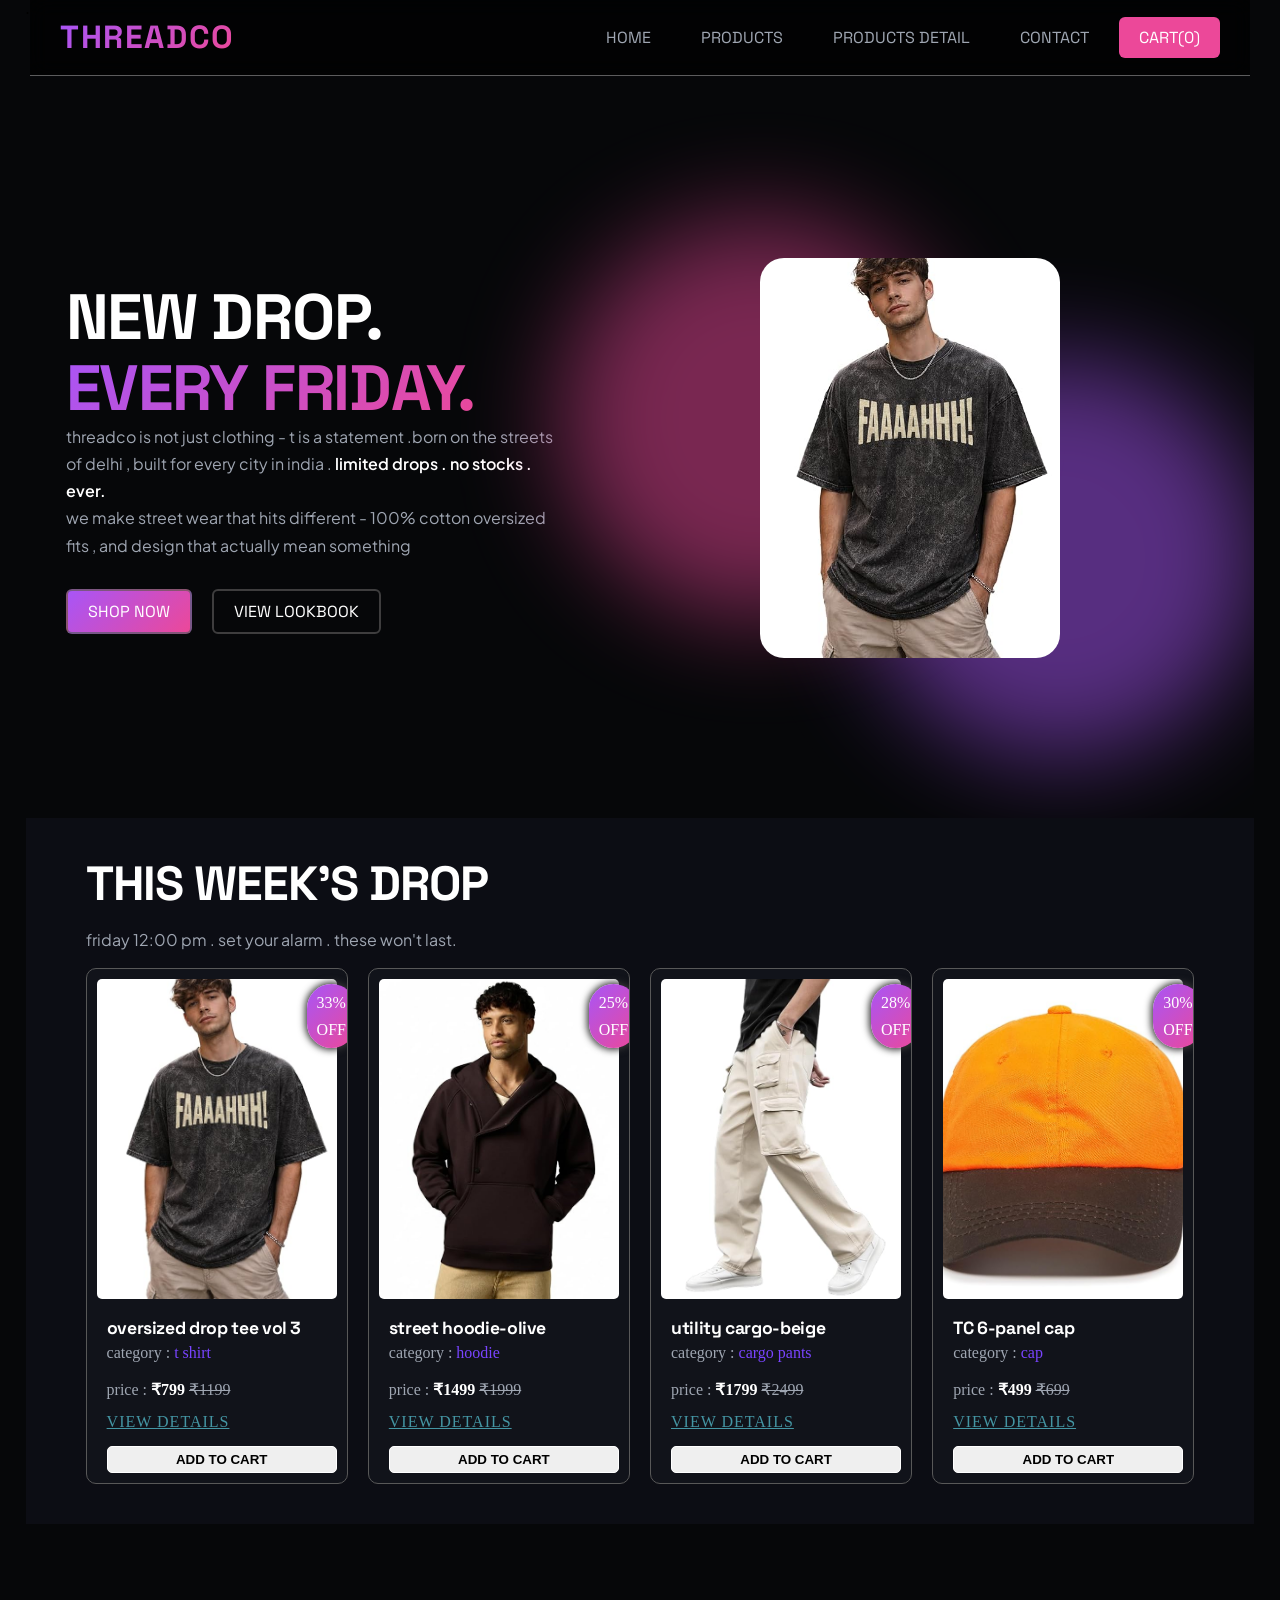
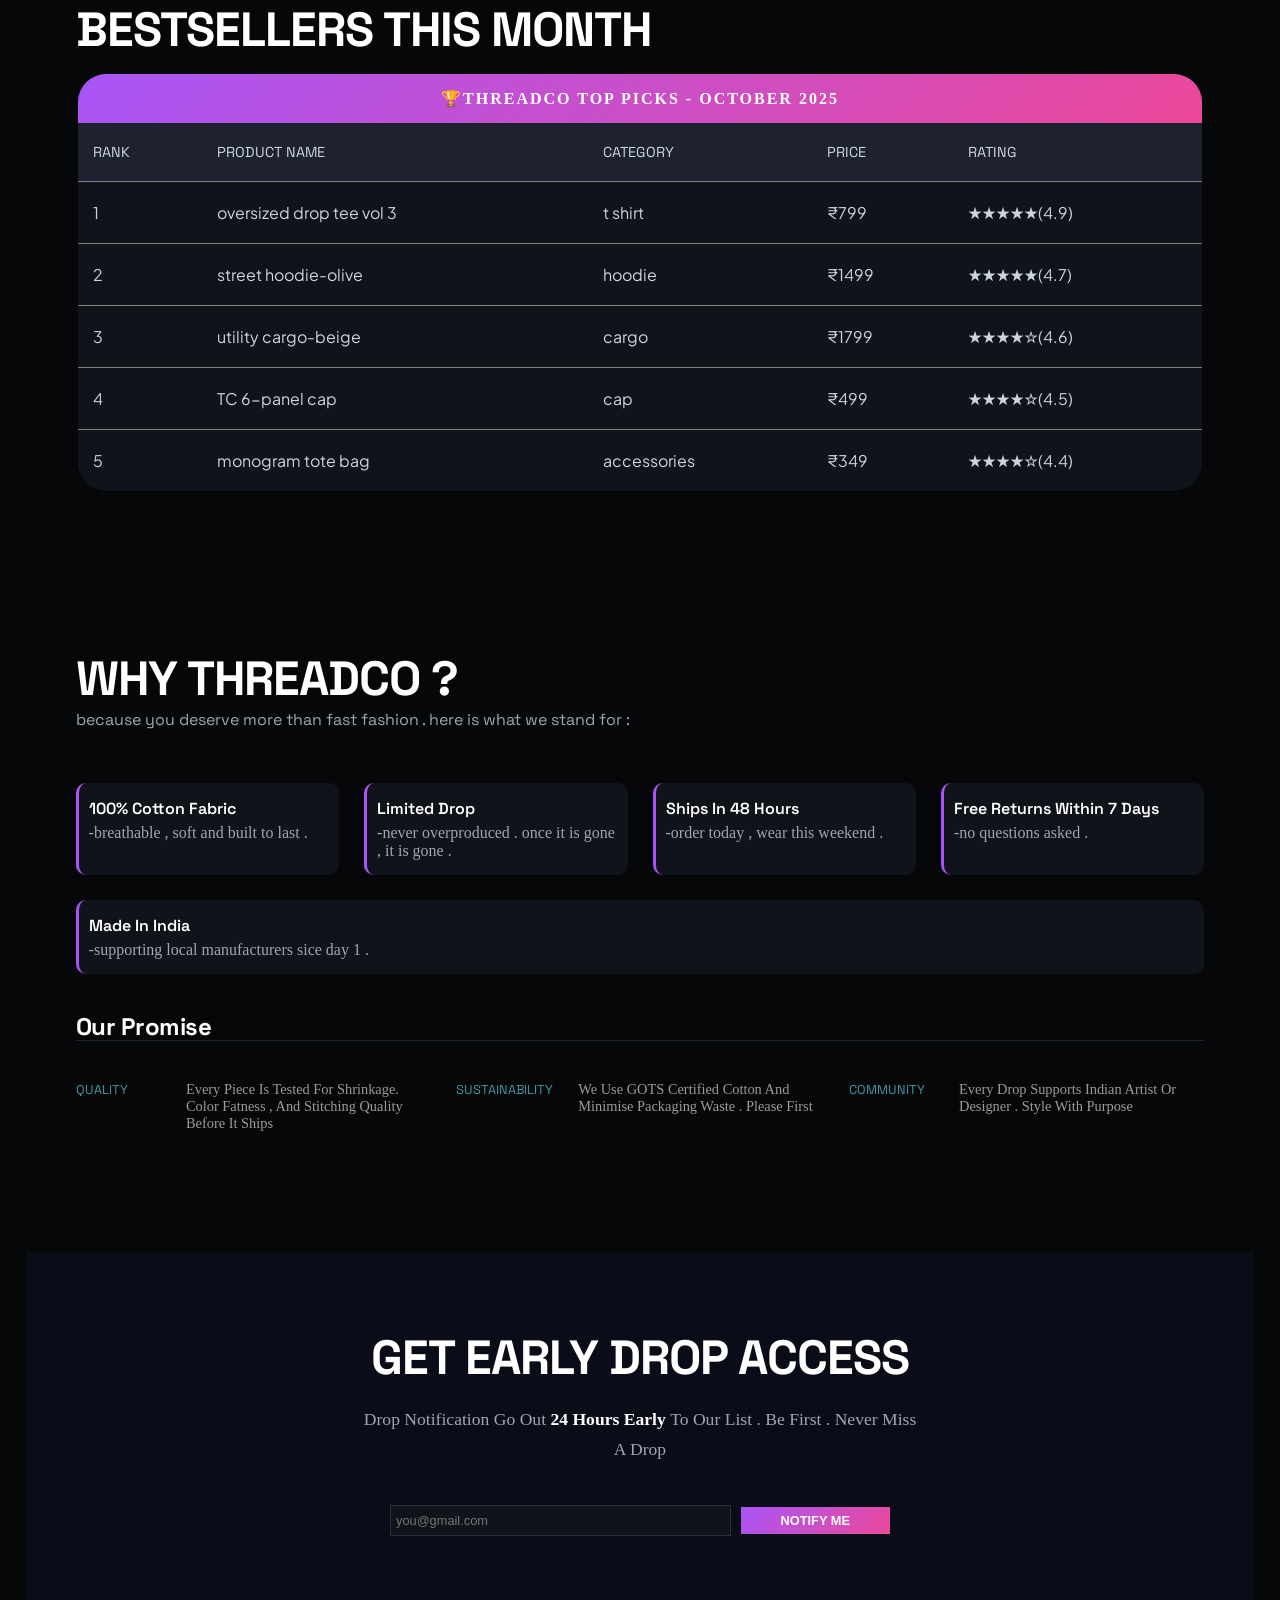
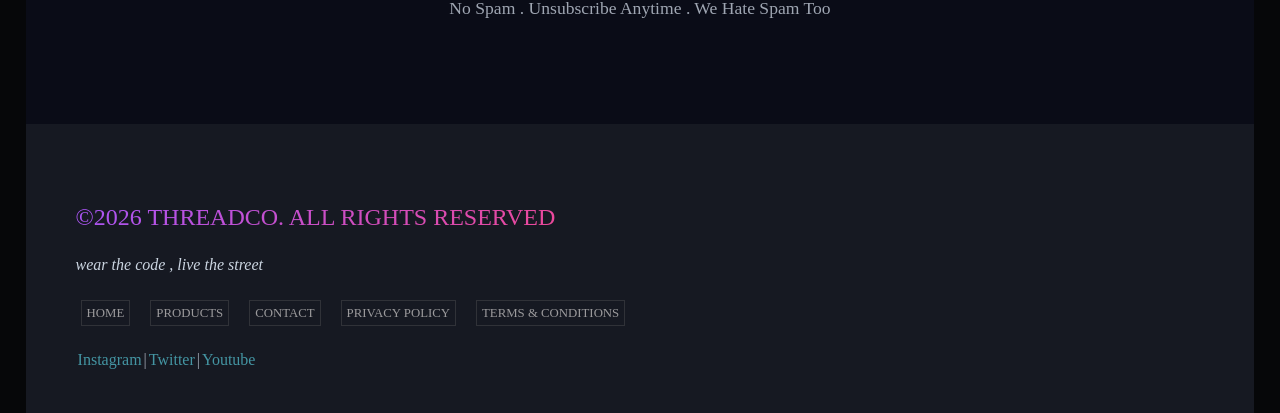
==== index.html @ 4967e10d "v1 threadco" ====
<!DOCTYPE html>
<html lang="en">

<head>
    <meta charset="UTF-8">
    <meta name="viewport" content="width=device-width, initial-scale=1.0">
    <title>threadco- wear the code , live the street </title>

    <link rel="stylesheet" href="indexstyle.css">
</head>

<body>
    <header>
        <h1>ThreadCo</h1>
        <!-- <em>wear the code , live the street</em> -->
        <nav>
            <ul>
                <li><a href="index.html" target="_parent">home</a></li>
                <li><a href="products.html" target="_blank">products</a></li>
                <li><a href="productsdetail.html" target="_blank">products detail</a></li>
                <li><a href="contact.html" target="_blank">contact</a></li>
                <li><a class="cartbackground" href="cart.html" target="_blank">cart(0)</a></li>
            </ul>
        </nav>
    </header>.

    <main>
        <section class="herosection">
            <div class="lefthero">
                <h2>new drop. <br> <span>every friday.</span></h2>
                <p>threadco is not just clothing - t is a statement .born on the streets of delhi , built for every city
                    in
                    india . <strong>limited drops . no stocks . ever. </strong> </p>
                <p> we make street wear that hits different
                    - 100% cotton oversized fits , and design that actually mean something </p>
                <div class="CTA">
                    <a class="CTA1C" href="">shop now</a>
                    <a href="">view lookbook </a>
                </div>
            </div>
            <div class="righthero">
                <div class="glow orb1"></div>
                <div class="glow orb2"></div>
                <img src="images/product 1.jpg" alt="">
            </div>
        </section>

        <section class="weekdrop">
            <h2>this week's drop</h2>
            <p>friday 12:00 pm . set your alarm . these won't last.</p>
            <div class="cards">
                <article>
                    <figure>
                        <img src="images/product 1.jpg" alt="">
                    </figure>
                    <h3>oversized drop tee vol 3 </h3>
                    <p>category : <span>t shirt</span></p>
                    <p>price : <strong> &#8377;799 </strong><s> &#8377;1199 </s></p>
                    <p><mark>33% OFF</mark></p>
                    <a href="">view details</a><button>add to cart </button>
                </article>

                <article>
                    <figure>
                        <img src="images/product 2.jpg" alt="">
                    </figure>
                    <h3>street hoodie-olive</h3>
                    <p>category : <span>hoodie</span></p>
                    <p>price : <strong> &#8377;1499 </strong><s> &#8377;1999 </s></p>
                    <p><mark>25% OFF</mark></p>
                    <a href="">view details</a><button>add to cart </button>
                </article>

                <article>
                    <figure>
                        <img src="images/product 3.jpg" alt="">
                    </figure>
                    <h3>utility cargo-beige </h3>
                    <p>category : <span>cargo pants</span></p>
                    <p>price : <strong> &#8377;1799 </strong><s> &#8377;2499 </s></p>
                    <p><mark>28% OFF</mark></p>
                    <a href="">view details</a><button>add to cart </button>
                </article>

                <article>
                    <figure>
                        <img src="images/product 4.jpg" alt="">
                    </figure>
                    <h3>TC 6-panel cap</h3>
                    <p>category : <span>cap</span></p>
                    <p>price : <strong> &#8377;499 </strong><s> &#8377;699 </s></p>
                    <p><mark>30% OFF</mark></p>
                    <a href="">view details</a><button>add to cart </button>
                </article>
            </div>
        </section>

        <section class="Hbestsellers">
            <h2>bestsellers this month </h2>
            <div class="tablescroll">
                <table>
                    <tr>
                        <th colspan="5" class="mainheading">&#127942;threadco top picks - october 2025</th>
                    </tr>
                    <tr class="th">
                        <th>rank</th>
                        <th>product name</th>
                        <th>category </th>
                        <th>price</th>
                        <th>rating</th>
                    </tr>
                    <tr>
                        <td>1</td>
                        <td>oversized drop tee vol 3 </td>
                        <td>t shirt </td>
                        <td>&#8377;799</td>
                        <td>&#9733;&#9733;&#9733;&#9733;&#9733;(4.9)</td>
                    </tr>
                    <tr>
                        <td>2</td>
                        <td>street hoodie-olive </td>
                        <td>hoodie </td>
                        <td>&#8377;1499</td>
                        <td>&#9733;&#9733;&#9733;&#9733;&#9733;(4.7)</td>
                    </tr>
                    <tr>
                        <td>3</td>
                        <td>utility cargo-beige </td>
                        <td>cargo</td>
                        <td>&#8377;1799</td>
                        <td>&#9733;&#9733;&#9733;&#9733;&#9734;(4.6)</td>

                    </tr>
                    <tr>
                        <td>4</td>
                        <td>TC 6-panel cap</td>
                        <td>cap</td>
                        <td>&#8377;499</td>
                        <td>&#9733;&#9733;&#9733;&#9733;&#9734;(4.5)</td>
                    </tr>
                    <tr>
                        <td>5</td>
                        <td>monogram tote bag </td>
                        <td>accessories</td>
                        <td>&#8377;349 </td>
                        <td>&#9733;&#9733;&#9733;&#9733;&#9734;(4.4)</td>
                    </tr>
                </table>
            </div>
        </section>

        <section class="why">
            <h2>why threadco ?</h2>
            <p> because you deserve more than fast fashion . here is what we stand for :</p>
            <ul>
                <li><strong>100% cotton fabric</strong>-breathable , soft and built to last .</li>
                <li><strong>limited drop</strong>-never overproduced . once it is gone , it is gone . </li>
                <li><strong>ships in 48 hours</strong> -order today , wear this weekend .</li>
                <li><strong> free returns within 7 days</strong> -no questions asked .</li>
                <li><strong>made in india</strong> -supporting local manufacturers sice day 1 .</li>
            </ul>

            <h3>our promise</h3>
            <dl>
                <dt>quality </dt>
                <dd> every piece is tested for shrinkage. color fatness , and stitching quality before it ships </dd>
                <dt>sustainability</dt>
                <dd>we use GOTS certified cotton and minimise packaging waste . please first </dd>
                <dt>community </dt>
                <dd> every drop supports indian artist or designer . style with purpose </dd>
            </dl>
        </section>

        <section class="getearly">
            <h2>get early drop access </h2>
            <p>drop notification go out <strong>24 hours early </strong> to our list . be first . never miss <br> a drop
            </p>
            <form action="">
                <input type="email" name="email" placeholder="you@gmail.com">
                <button>notify me </button>
            </form>
            <br>
            <p>no spam . unsubscribe anytime . we hate spam too</p>
        </section>
    </main>

    <footer>
        <span>&copy;2026 threadco. all rights reserved</span>
        <p><em> wear the code , live the street</em></p>
        <nav>
            <ul>
                <li><a href="index.html" target="_parent">home</a></li>
                <li><a href="products.html" target="_blank">products</a></li>
                <li><a href="contact.html" target="_blank">contact</a></li>
                <li><a href="" target="_blank">privacy policy</a></li>
                <li><a href="" target="_blank">terms & conditions </a></li>
            </ul>
        </nav>
        <p><a href="">instagram</a>|<a href="">twitter</a>|<a href="">youtube</a></p>
    </footer>

</body>

</html>
---- indexstyle.css ----
@import url('https://fonts.googleapis.com/css2?family=Plus+Jakarta+Sans:ital,wght@0,200..800;1,200..800&family=Space+Grotesk:wght@300..700&display=swap');



* {
    padding: 0px;
    margin: 0px;
    box-sizing: border-box;
}

:root {
    /* Brand Theme Colors */
    --color-primary: #a855f7;
    --color-primary-glow: rgba(168, 85, 247, 0.25);
    --color-secondary: #ec4899;
    --color-secondary-glow: rgba(236, 72, 153, 0.25);
    --color-accent: #06b6d4;


    /* Base & Layout Backgrounds */
    --color-bg-base: #060709;
    --color-bg-section: #0c0d14;
    --color-bg-footer: #161922;
    --color-surface: #11131a;
    --color-surface-muted: #1e212f;


    /* Borders */
    --color-border: rgba(255, 255, 255, 0.355);


    /* Typography Text Colors */
    --white: #ffffff;
    --color-text-body: #cbd5e1;
    --color-text-muted: #9fa6b2;
    --font-display: 'Space Grotesk', sans-serif;
    --font-body: 'Plus Jakarta Sans', sans-serif;
    --radius-sm: 6px;
    --radius-md: 12px;
    --radius-lg: 20px;
    --shadow-sm: 0 4px 12px rgba(0, 0, 0, 0.5);
    --shadow-md: 0 12px 36px rgba(0, 0, 0, 0.7);
    --shadow-lg: 0 24px 64px rgba(0, 0, 0, 0.9);
    --gradient-accent: linear-gradient(135deg, var(--color-primary) 0%, var(--color-secondary) 100%);
    --gradient-secondary: linear-gradient(135deg, var(--color-accent) 0%, #3b82f6 100%);
}


ul {
    list-style: none;
}

a {
    text-decoration: none;
}

html {
    font-size: 16px;
}

h1,
h2,
h3,
h4,
h5,
h6 {
    font-family: var(--font-display);
    font-weight: 700;
    line-height: 1.1;
    letter-spacing: -0.02em;
    color: var(--white);
}


h1 {
    font-size: clamp(2.4rem, 6vw, 5rem);
}

h2 {
    font-size: clamp(1.8rem, 4vw, 3rem);
}

h3 {
    font-size: clamp(1.2rem, 2.5vw, 1.75rem);
}

h4 {
    font-size: 1.125rem;
    font-weight: 600;
}

p {
    font-size: 1rem;
    line-height: 1.7;
    color: var(--color-text-muted);
}


small {
    font-size: 0.8rem;
    color: var(--color-text-muted);
}

strong {
    color: var(--white);
    font-weight: 600;
}

em {
    color: var(--color-text-body);
}


/* HOME PAGE HOME PAGE HOME PAGE HOME PAGE HOME PAGE HOME PAGE HOME PAGE HOME PAGE HOME PAGE HOME PAGE HOME PAGE HOME PAGE HOME PAGE HOME PAGE HOME PAGE  */

body {
    background-color: var(--color-bg-base);
    padding-left: clamp(5px, 2vw, 40px);
    padding-right: clamp(5px, 2vw, 40px);
    overflow-x: hidden;
}


/* HEADER HEADER HEADER HEADER HEADER HEADER HEADER HEADER HEADER HEADER HEADER  */


header {
    display: flex;
    position: fixed;
    border-bottom: 1px solid var(--color-border);
    background-color: rgba(0, 0, 0, 0.659);
    backdrop-filter: blur(10px);
    -webkit-backdrop-filter: blur(10px);
    left: 30px;
    right: 30px;
    justify-content: space-between;
    align-items: center;
    padding: 20px 30px;
    text-transform: uppercase;
    z-index: 2;
}

header nav ul {
    display: flex;
    flex-wrap: wrap;
    gap: 10px;
    justify-content: center;
}

header h1 {
    font-size: 2rem;
    letter-spacing: 0.1rem;
    background: var(--gradient-accent);
    background-clip: text;
    color: transparent;
}

header nav a {
    font-family: var(--font-display);
    color: var(--color-text-muted);
    border-radius: var(--radius-sm);
    padding: 10px 20px;
    font-weight: 600px;
    text-wrap: nowrap;
}

header nav a:hover {
    background-color: #9b9a9c;
    color: var(--white);

}

.cartbackground {
    background: var(--color-secondary);
    color: var(--white);
    border-radius: var(--radius-sm);
}

.cartbackground:hover {
    border: 1px solid var(--white);
    background: var(--color-primary);
    color: var(--white);
    box-shadow: 2px 0px 10px 10px var(--color-primary-glow);
}

/* MAIN MAIN MAIN MAIN MAIN MAIN MAIN MAIN MAIN MAIN MAIN MAIN MAIN MAIN MAIN MAIN */


main {
    padding-top: 80px;
}


/* SECTION-1 (HEROSECTION)🧑‍💻*/

.herosection {
    font-size: larger;
    min-height: 80vh;
    display: flex;
    justify-content: space-between;
    align-items: center;
    padding: 30px 40px;
    gap: 40px;
    overflow: hidden;
}

.lefthero {
    max-width: 500px;
    text-wrap: wrap;

}

.lefthero h2 {
    font-size: clamp(3rem, 5vw, 5rem);
    text-transform: uppercase;
}

.lefthero h2 span {
    background: var(--gradient-accent);
    background-clip: text;
    color: transparent;
}

.herosection p {
    font-size: clamp(1rem, 1.2vw, 3rem);
    font-family: var(--font-body);
}

.CTA {
    display: flex;
    gap: 20px;
}

.CTA a {
    padding: 10px 20px;
    margin-top: 30px;
    font-size: clamp(1rem, 1.2vw, 3rem);
    border: 2px solid rgba(90, 89, 89, 0.668);
    border-radius: var(--radius-sm);
    color: var(--white);
    text-transform: uppercase;
    font-family: var(--font-display);
    transition: all 0.3s linear 0s;
}

.CTA a:hover {
    border: 1px solid var(--white);
    border-radius: var(--radius-sm);
    box-shadow: 2px 0px 5px 5px var(--color-secondary-glow);
    transform: translateY(-5px);
}

.CTA1C {
    background: var(--gradient-accent);
}

.CTA1C:hover {
    background: var(--gradient-accent);
}


.righthero {
    flex: 1;
    display: flex;
    justify-content: center;
    align-items: center;
    height: 500px;
    position: relative;

}

.righthero img {

    height: 400px;
    width: 300px;
    object-fit: cover;
    border-radius: 24px;
    z-index: 1;
    animation: rightheroimg 3s linear 0s infinite alternate;
}

@keyframes rightheroimg {

    from {}

    to {
        transform: translateY(-20px);
    }
}

.glow {
    height: 400px;
    width: 400px;
    border-radius: 50%;
    position: absolute;
    filter: blur(50px);
    opacity: 50%;

}

.orb1 {
    background-color: #a855f7;
    margin-left: 300px;
    top: 150px;
    animation: orb1 3s linear 0s infinite alternate;
}

@keyframes orb1 {
    from {
        opacity: 0.3;
    }

    to {
        opacity: 0.9;
    }
}

.orb2 {
    background-color: #ec4899;
    margin-right: 300px;
    top: 10px;
    animation: orb2 3s linear 0s infinite alternate;
}

@keyframes orb2 {
    from {
        opacity: 0.3;
    }

    to {
        opacity: 0.9;
    }
}




/* SECTION-2 ( THE WEEK DROP ) 🧑‍💻 */




.weekdrop {
    background-color: #0c0d14;
    padding: 40PX 60PX;
}

.weekdrop h2 {
    text-transform: uppercase;
}

.weekdrop>p {
    padding: 15px 0px;
    font-family: var(--font-body);
}

.cards {
    display: flex;
    gap: 20px;
    flex-wrap: wrap;
    justify-content: center;
    align-items: center;
}

.cards article {
    flex: 1 1 260px;
    min-width: 260px;
    display: flex;
    max-width: 320px;
    flex-direction: column;
    padding: 10px;
    border: 1px solid rgb(88, 88, 88);
    border-radius: 10px;
    overflow: hidden;
    background: var(--color-surface);
    position: relative;
    transition: all 0.3s linear;
}

.cards article:hover {
    border: 1px solid;
    box-shadow: 1px 1px 7px 7px rgba(205, 80, 255, 0.426);
    transform: translateY(-10px);
}

.cards article h3 {
    padding: 20px 0px 0px 10px;
    font-size: 1.1rem;
}

.cards article p:first-of-type {
    padding: 0px 10px 0px;
    font-size: 1rem;
}

.cards article p span {
    color: #7944ff;
}

.cards article p:nth-of-type(2) {
    padding: 10px 0px 0px 10px;
    font-size: 1rem;
}

.cards article p mark {
    color: white;
    background: var(--gradient-accent);
    padding: 5px 10px;
    border-radius: 30px;
    position: absolute;
    top: 15px;
    left: 220px;
    box-shadow: 0px 0px 7px 2px rgb(55, 55, 55);
}

.cards article a {
    padding: 10px 0px 15px 10px;
    text-decoration: underline;
    color: #4495a3;
    text-transform: uppercase;
    font-weight: 200;
    letter-spacing: 1px;
}

.cards article a:hover {
    color: rgb(227, 129, 145);
}

.cards article button {
    border: 0.1rem solid white;
    border-radius: 5px;
    margin-left: 10px;
    padding: 5px 30px;
    text-transform: uppercase;
    font-weight: 600;
}

.cards article button:hover {
    color: white;
    border: 0.1rem solid #7944ff;
    background: #7944ff;
    flex-wrap: wrap;

}

.cards article figure {
    overflow: hidden;
    aspect-ratio: 3/4;
}

.cards article figure img {
    width: 100%;
    height: 100%;
    object-fit: cover;
    border-radius: 5px;
    transition: all 0.5s linear;
}

.cards article figure img:hover {
    filter: drop-shadow(10px 10px 20px black);
    transform: scale(1.1);
}



/* SECTION-3 ( BESTSELLERS)🧑‍💻 */



.Hbestsellers {
    padding: 80px 50px;
}

.Hbestsellers h2 {
    padding-bottom: 15px;
    text-transform: uppercase;
}

.mainheading {
    padding: 15px 10px;
    text-transform: uppercase;
    letter-spacing: 2px;
    background: var(--gradient-accent);
    text-align: center;
}

.Hbestsellers table {
    color: white;
    width: 100%;
    min-width: 700px;
    overflow: hidden;
    border: 2px solid white;
    border-radius: 30px;
    border-collapse: collapse;
}

.th th {
    padding: 20px 15px;
    color: var(--color-text-body);
    background: var(--color-surface-muted);
    text-align: left;
    text-transform: uppercase;
    font-weight: 400;
    font-family: var(--font-display);
    font-size: 0.9rem;
}

.Hbestsellers table td {
    padding: 20px 15px;
    font-family: var(--font-body);
    color: var(--color-text-body);
    background: var(--color-surface);
    border-top: 1px solid grey;
}

tr:hover td:first-of-type {
    color: var(--color-secondary);
}

tr:hover td {
    background: rgb(48, 48, 48);
}


/* SECTION-4 (WHY)🧑‍💻*/


.why {
    padding: 80px 50px;
    color: white;
}

.why h2 {
    text-transform: uppercase;
}

.why p {
    padding-bottom: 10px;
    font-family: var(--font-display);
}

.why ul {
    display: flex;
    gap: 25px;
    flex-wrap: wrap;
    margin: 40px 0px;
}

.why ul li {
    background: var(--color-surface);
    color: var(--color-text-muted);
    flex: 1 1 240px;
    padding: 15px 10px;
    border-left: 3px solid var(--color-primary);
    border-radius: 10px;
}

.why ul li:hover {
    border-left: 3px solid var(--color-secondary);
}

.why ul li strong {
    text-transform: capitalize;
    font-family: var(--font-display);
    font-size: 1rem;
    display: block;
    margin-bottom: 5px;
}

.why h3 {
    text-transform: capitalize;
    font-size: 1.5rem;
}

.why dl {
    display: flex;
    gap: 25px;
    flex-wrap: wrap;
    padding: 40px 0px;
    border-top: 1px solid var(--color-surface-muted);
}

.why dt {
    color: #4495a3;
    flex: 1 1 80px;
    text-transform: uppercase;
    font-family: var(--font-display);
    font-size: 0.8rem;
}

.why dt:hover {
    color: var(--color-accent);
}

.why dd {
    color: #9b9a9c;
    flex: 1 1 240px;
    text-transform: capitalize;
    font-size: 0.9rem;
}

/* SECTION-5 (get early access )🧑‍💻*/

.getearly {
    background: rgb(10, 12, 23);
    padding: 80px 50px;
    color: white;
    position: relative;
}

.getearly h2 {
    text-transform: uppercase;
    text-align: center;
}

.getearly p {
    font-size: 1.1rem;
    text-transform: capitalize;
    text-align: center;
    padding: 20px 0px 20px 0px;
}

.getearly form {
    display: flex;
    justify-content: center;
    align-items: center;
    gap: 10px;
    max-width: 500px;
    margin: 20px auto;
    width: 90%;

}

.getearly form input {
    flex: 1;
    width: 100%;
    padding: 7px 190px 7px 5px;
    background: #11131b;
    border: 1px solid #292e41;
    font-size: 0.8rem;
    color: white;
}

.getearly form button {
    text-align: center;
    padding: 6px 40px 6px 40px;
    background: var(--gradient-accent);
    border: 1px solid var(--gradient-accent);
    text-transform: uppercase;
    font-size: 0.8rem;
    font-weight: 800;
    color: white;
    white-space: nowrap;
}

.getearly form button:hover {
    background: white;
    color: black;
}


/* FOOTER FOOTER FOOTER FOOTER FOOTER FOOTER FOOTER FOOTER FOOTER FOOTER FOOTER */

footer {
    background: var(--color-bg-footer);
    padding: 80px 50px 20px 50px;
}

footer span {
    text-transform: uppercase;
    background: var(--gradient-accent);
    background-clip: text;
    color: transparent;
    font-size: 1.5rem;
    font-weight: 500;
}

footer p {
    padding: 20px 0px;
}

footer ul {
    display: flex;
    gap: 20px;
    flex-wrap: wrap;
    padding: 5px 5px;
}

footer nav ul li a {
    flex: 1 1 50px;
    border: 1px solid rgba(96, 96, 96, 0.358);
    padding: 5px;
    text-transform: uppercase;
    color: #9b9a9c;
    font-size: 0.8rem;
}

footer nav ul li a:hover {
    background: var(--gradient-accent);
    background-clip: text;
    color: transparent;

}

footer p a {
    color: #4495a3;
    text-transform: capitalize;
    padding: 0px 2px;
}

footer p a:hover {
    color: #ec4899;
}


/* PRODUCTS PRODUCTS PRODUCTS PRODUCTS PRODUCTS PRODUCTS PRODUCTS PRODUCTS PRODUCTS PRODUCTS PRODUCTS   PRODUCTS PRODUCTS PRODUCTS  */

/* HEADER HEADER HEADER HEADER HEADER HEADER HEADER HEADER HEADER HEADER HEADER  */
/* (COKMPLETED FIRST UNDER HOME PAGE ) */


/* MAIN MAIN MAIN MAIN MAIN MAIN MAIN MAIN MAIN MAIN MAIN MAIN MAIN MAIN MAIN MAIN  */

/* SECTION-1 (CATALOGUE)🧑‍💻*/



#catalogue {
    padding: 100px 0px 80px 30px;
}

#catalogue h2 {
    font-size: clamp(2.5rem, 5vw, 5rem);
    text-transform: uppercase;
}

#catalogue p {
    font-size: clamp(0.8rem, 1.5vw, 1rem);
    font-family: var(--font-body);
}


/* SECTION-2 AND 3  (SIDEBAR & PRODUCTS)🧑‍💻*/


/* section 2 */


#layout {
    display: grid;
    grid-template-columns: 250px 1fr;
    background: #0C0D14;
    align-items: flex-start;
}


#sidebar {
    margin: 40px 10px 40px 20px;
    border: 1px solid var(--color-surface-muted);
    background: #11131A;
    padding: 20px 15px ;
    position: sticky;
    top: 60px;
}

#sidebar h3 {
    color: var(--color-primary);
    text-transform: uppercase;
    font-size: 0.8rem;
    letter-spacing: 1px;
    padding-bottom: 10px;
    border-bottom: 2px solid var(--color-surface-muted);

}

#sidebar h4 {
    padding-top: 20px;
    padding-bottom: 10px;
    text-transform: uppercase;
    font-size: 0.8rem;
    letter-spacing: 1px;
}

#sidebar ul li {
    padding: 15px 0px;
    color: var(--color-text-muted);
    text-transform: capitalize;
}

#sidebar input[type="checkbox"] {
    accent-color: var(--color-primary);
    height: 15px;
    width: 15px;
}

#sidebar label {
    color: var(--color-text-muted);
}

#sidebar input[type="number"] {
    background: var(--color-surface-muted);
    border: 1px solid transparent;
    width: 100%;
    margin: 10px 0px;
    margin-right: 10px;
    padding: 5px 0px;
    color: white;
    outline: none;
    border-radius: 2px;
    border-width: 2px;
}

#sidebar input[type="number"]:focus {
    border-color: purple;
}

#sidebar select {
    background: var(--color-surface-muted);
    border: 1px solid transparent;
    width: 100%;
    margin: 10px 0px;
    margin-right: 10px;
    padding: 5px 0px;
    color: white;
    outline: none;
    border-radius: 2px;
    border-width: 2px;
}

#B1 {
    padding: 10px 50px;
    background: white;
    color: black;
    text-transform: uppercase;
    font-weight: 600;
    border: 1px solid transparent;
    border-radius: 5px;
    margin: 10px 0px;
    transition: all 0.8s linear;
}

#B1:hover {
    background: var(--color-primary);
}

#B2 {
    padding: 10px 58px;
    background: #11131A;
    color: var(--color-text-muted);
    text-transform: uppercase;
    font-weight: 600;
    border: 1px solid var(--color-text-muted);
    border-radius: 5px;
}


/* section3 */


#products {
    margin: 40px 0px 40px 20px;
}

#products h2 {
    text-transform: uppercase;
    font-size: 1.5rem;
    margin-bottom: 30px;
    color: var(--color-text-muted);
}

#grid {
    display: grid;
    grid-template-columns: repeat(auto-fit, minmax(260px, 1fr));
    gap: 20px;
}

#grid article {
    padding: 10px;
    border: 1px solid rgb(88, 88, 88);
    border-radius: 10px;
    overflow: hidden;
    background: var(--color-surface);
    transition: all 0.3s linear;
    position: relative;
}

#grid article:hover {
    border: 1px solid;
    box-shadow: 1px 1px 7px 7px rgba(205, 80, 255, 0.426);
    transform: translateY(-10px);
}

#grid article h3 {
    padding: 20px 0px 0px 10px;
    font-size: 1.1rem;
}

#grid article p:first-of-type {
    padding: 0px 10px 0px;
    font-size: 1rem;
}

#grid article p span {
    color: #7944ff;
}

#grid article p:nth-of-type(2) {
    padding: 10px 0px 0px 10px;
    font-size: 1rem;
}

#grid article p mark {
    color: white;
    font-size: 12px;
    background: var(--gradient-accent);
    padding: 5px 10px;
    border-radius: 30px;
    position: absolute;
    top: 15px;
    left: 195px;
    box-shadow: 0px 0px 7px 2px rgb(55, 55, 55);
}

#grid article a {
    display: inline-block;
    padding: 20px 10px;
    text-decoration: underline;
    color: #4495a3;
    text-transform: uppercase;
    font-weight: 200;
    letter-spacing: 1px;
}

#grid article a:hover {
    color: rgb(227, 129, 145);
}

#grid article button {
    border: 1px solid rgb(60, 60, 60);
    border-radius: 5px;
    color: white;
    background: #11131A;
    margin: 15px 5px 15px 10px;
    padding: 10px 60px;
    text-transform: uppercase;
    font-weight: 600;
}

#grid article button:hover {
    color: white;
    border: 1px solid #7944ff;
    background: #7944ff;

}

#grid article figure {
    overflow: hidden;
    aspect-ratio: 4/4;
}

#grid article figure img {
    width: 100%;
    height: 100%;
    object-fit: cover;
    border-radius: 10px;
    transition: all 0.3s linear;
}

#grid article figure img:hover {
    transform: scale(1.1);
}

/* SECTION-4 (bestsellers)🧑‍💻*/


.Pbestsellers {
    background: #0C0D14;
    padding: 100px 30px;
}

.Pbestsellers h2 {
    text-transform: uppercase;
    padding: 10px 15px;
}

.Pbestsellers p {
    padding: 0px 15px;
    text-transform: capitalize;
}

.Pbestsellers table {
    color: white;
    width: 100%;
    overflow: hidden;
    border-radius: 10px;
    border-collapse: collapse;
    border-bottom: 1px solid var(--color-text-body);
    box-shadow: 0px 10px 8px 10px rgb(0, 0, 0);
}

.producttableMH {
    color: white;
    padding: 15px 10px;
    text-transform: uppercase;
    letter-spacing: 2px;
    background: black;
    text-align: center;
}

.heading th {
    padding: 20px 15px;
    color: white;
    background: #11131A;
    text-align: left;
    text-transform: uppercase;
    font-weight: 400;
    font-family: var(--font-display);
    font-size: 0.9rem;
}

#side th {
    padding: 20px 15px;
    color: var(--color-accent);
    background: #1E212F;
    text-align: left;
    text-transform: uppercase;
    font-weight: 400;
    font-family: var(--font-display);
    font-size: 0.9rem;
    border-top: 0.1rem solid grey;
}

#side td {
    padding: 20px 15px;
    color: var(--color-text-muted);
    background: #11131A;
    text-align: left;
    font-weight: 400;
    font-family: var(--font-display);
    font-size: 0.9rem;
    border-top: 0.1rem solid grey;

}

#side td mark {
    background: rgba(1, 134, 161, 0.684);
    color: rgb(255, 255, 255);
}

/* FOOTER FOOTER FOOTER FOOTER FOOTER FOOTER FOOTER FOOTER FOOTER FOOTER FOOTER FOOTER  */
/* (COKMPLETED FIRST UNDER HOME PAGE ) */

/*  RESPONSIVE DESIGN RESPONSIVE DESIGN RESPONSIVE DESIGN RESPONSIVE DESIGN RESPONSIVE DESIGN RESPONSIVE DESIGN RESPONSIVE DESIGN  */


/* RESPONSIVE DESIGN FOR 1200PX 😶‍🌫️😶‍🌫️😶‍🌫️😶‍🌫️😶‍🌫️😶‍🌫️😶‍🌫️😶‍🌫️😶‍🌫️😶‍🌫️😶‍🌫️😶‍🌫️😶‍🌫️😶‍🌫️😶‍🌫️😶‍🌫️😶‍🌫️😶‍🌫️😶‍🌫️😶‍🌫️😶‍🌫️😶‍🌫️😶‍🌫️*/

@media (max-width:1200px) {

    /* HEADER HEADER HEADER HEADER HEADER HEADER HEADER HEADER HEADER HEADER HEADER  */


    header {
        left: 0px;
        right: 0px;
    }

    /* MAIN MAIN MAIN MAIN MAIN MAIN MAIN MAIN MAIN MAIN MAIN MAIN MAIN MAIN MAIN MAIN */

    /* SECTION-1 (HEROSECTION)🧑‍💻*/

    .herosection {
        flex-direction: column;
        text-align: center;
    }

    .CTA {
        justify-content: center;
        align-items: center;
    }


    /* SECTION-2 ( THE WEEK DROP ) 🧑‍💻 */


}

/* RESPONSIVE DESIGN FOR 992PX 😶‍🌫️😶‍🌫️😶‍🌫️😶‍🌫️😶‍🌫️😶‍🌫️😶‍🌫️😶‍🌫️😶‍🌫️😶‍🌫️😶‍🌫️😶‍🌫️😶‍🌫️😶‍🌫️😶‍🌫️😶‍🌫️😶‍🌫️😶‍🌫️😶‍🌫️😶‍🌫️😶‍🌫️😶‍🌫️😶‍🌫️😶‍🌫️*/

@media (max-width:992px) {

    /* HEADER HEADER HEADER HEADER HEADER HEADER HEADER HEADER HEADER HEADER HEADER  */

    header {
        flex-direction: column;
        gap: 10px;
    }

    header nav a {
        padding: 5px 10px;
        font-size: 0.9rem;
    }

    /* MAIN MAIN MAIN MAIN MAIN MAIN MAIN MAIN MAIN MAIN MAIN MAIN MAIN MAIN MAIN MAIN */

    /* SECTION-1 (HEROSECTION)🧑‍💻*/

    .herosection {
        padding-top: 30px;
    }
}

/* RESPONSIVE DESIGN FOR 760PX😶‍🌫️😶‍🌫️😶‍🌫️😶‍🌫️😶‍🌫️😶‍🌫️😶‍🌫️😶‍🌫️😶‍🌫️😶‍🌫️😶‍🌫️😶‍🌫️😶‍🌫️😶‍🌫️😶‍🌫️😶‍🌫️😶‍🌫️😶‍🌫️😶‍🌫️😶‍🌫️😶‍🌫️😶‍🌫️😶‍🌫️😶‍🌫️😶‍🌫️*/

@media (max-width:760px) {

    /* HEADER HEADER HEADER HEADER HEADER HEADER HEADER HEADER HEADER HEADER HEADER  */

    header {
        position: static;
    }

    /* MAIN MAIN MAIN MAIN MAIN MAIN MAIN MAIN MAIN MAIN MAIN MAIN MAIN MAIN MAIN MAIN */

    main {
        padding-top: 0px;
    }

    /* SECTION-1 (HEROSECTION)🧑‍💻*/

    .herosection {
        padding: 0px 10px;
    }


    /* SECTION-2 ( THE WEEK DROP ) 🧑‍💻 */

    .weekdrop {
        padding: 40PX 20PX;
    }



    /* SECTION-3 ( BESTSELLERS)🧑‍💻 */

    .Hbestsellers {
        padding: 60px 10px;
    }

    .tablescroll {
        overflow-x: auto;
        scrollbar-width: none;
    }



    /* PRODUCTS PRODUCTS PRODUCTS PRODUCTS PRODUCTS PRODUCTS PRODUCTS PRODUCTS PRODUCTS PRODUCTS PRODUCTS   PRODUCTS PRODUCTS PRODUCTS  */

    /* HEADER HEADER HEADER HEADER HEADER HEADER HEADER HEADER HEADER HEADER HEADER  */
    /* (COKMPLETED FIRST UNDER HOME PAGE ) */


    /* MAIN MAIN MAIN MAIN MAIN MAIN MAIN MAIN MAIN MAIN MAIN MAIN MAIN MAIN MAIN MAIN  */

    /* SECTION-1 (CATALOGUE)🧑‍💻*/


    #catalogue {
        padding: 30px 40px;
    }

    /* SECTION-2 AND 3  (SIDEBAR & PRODUCTS)🧑‍💻*/


    /* section 2 */


    #layout {
        display: flex;
        flex-direction: column;
    }


    #sidebar {
        margin: 40px 10px 40px 1px;
        padding: 20px 15px ;
        position: static;
        width: 100%;
    }

}

/* RESPONSIVE DESIGN FOR 480PX 😶‍🌫️😶‍🌫️😶‍🌫️😶‍🌫️😶‍🌫️😶‍🌫️😶‍🌫️😶‍🌫️😶‍🌫️😶‍🌫️😶‍🌫️😶‍🌫️😶‍🌫️😶‍🌫️😶‍🌫️😶‍🌫️😶‍🌫️😶‍🌫️😶‍🌫️😶‍🌫️😶‍🌫️😶‍🌫️😶‍🌫️😶‍🌫️*/

@media (max-width:480px) {

    /* HEADER HEADER HEADER HEADER HEADER HEADER HEADER HEADER HEADER HEADER HEADER  */

    header {
        padding: 20px 15px;
    }

    /* MAIN MAIN MAIN MAIN MAIN MAIN MAIN MAIN MAIN MAIN MAIN MAIN MAIN MAIN MAIN MAIN */

    /* SECTION-1 (HEROSECTION)🧑‍💻*/

    .CTA a {
        flex-direction: column;
    }


    /* SECTION-2 ( THE WEEK DROP ) 🧑‍💻 */

    .weekdrop {
        padding: 40PX 20PX;
    }


    /* SECTION-5 (get early access )🧑‍💻*/

    .getearly form {
        flex-direction: column;
        width: 100%;
    }

    .getearly form button {
        width: 100%;
    }

}

/* RESPONSIVE DESIGN FOR 359PX 😶‍🌫️😶‍🌫️😶‍🌫️😶‍🌫️😶‍🌫️😶‍🌫️😶‍🌫️😶‍🌫️😶‍🌫️😶‍🌫️😶‍🌫️😶‍🌫️😶‍🌫️😶‍🌫️😶‍🌫️😶‍🌫️😶‍🌫️😶‍🌫️😶‍🌫️😶‍🌫️😶‍🌫️😶‍🌫️😶‍🌫️😶‍🌫️*/

@media (max-width:359px) {

    /* HEADER HEADER HEADER HEADER HEADER HEADER HEADER HEADER HEADER HEADER HEADER  */

    /* MAIN MAIN MAIN MAIN MAIN MAIN MAIN MAIN MAIN MAIN MAIN MAIN MAIN MAIN MAIN MAIN */

    /* SECTION-1 (HEROSECTION)🧑‍💻*/
    .righthero img {

        height: 250px;
        width: 200px;

    }


    /* SECTION-2 ( THE WEEK DROP ) 🧑‍💻 */

    .weekdrop {
        padding: 40PX 20PX;
    }
}
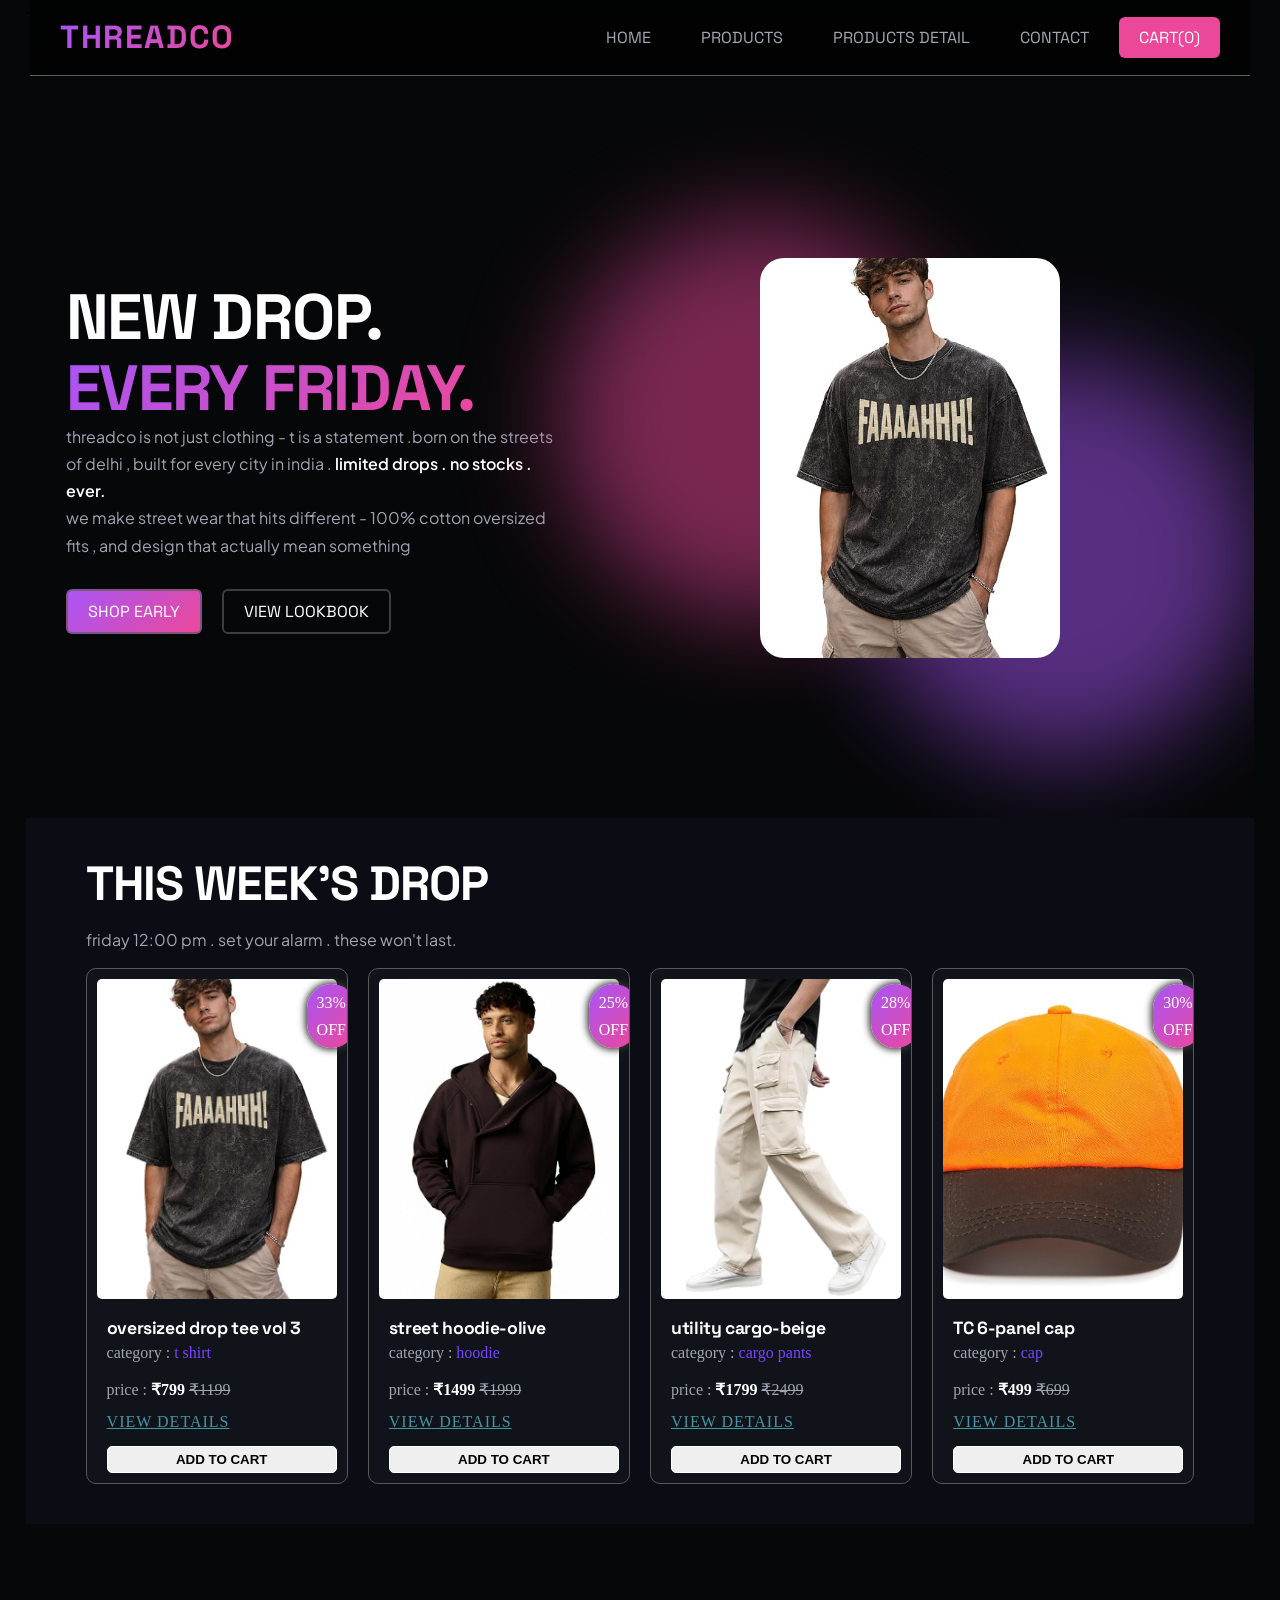
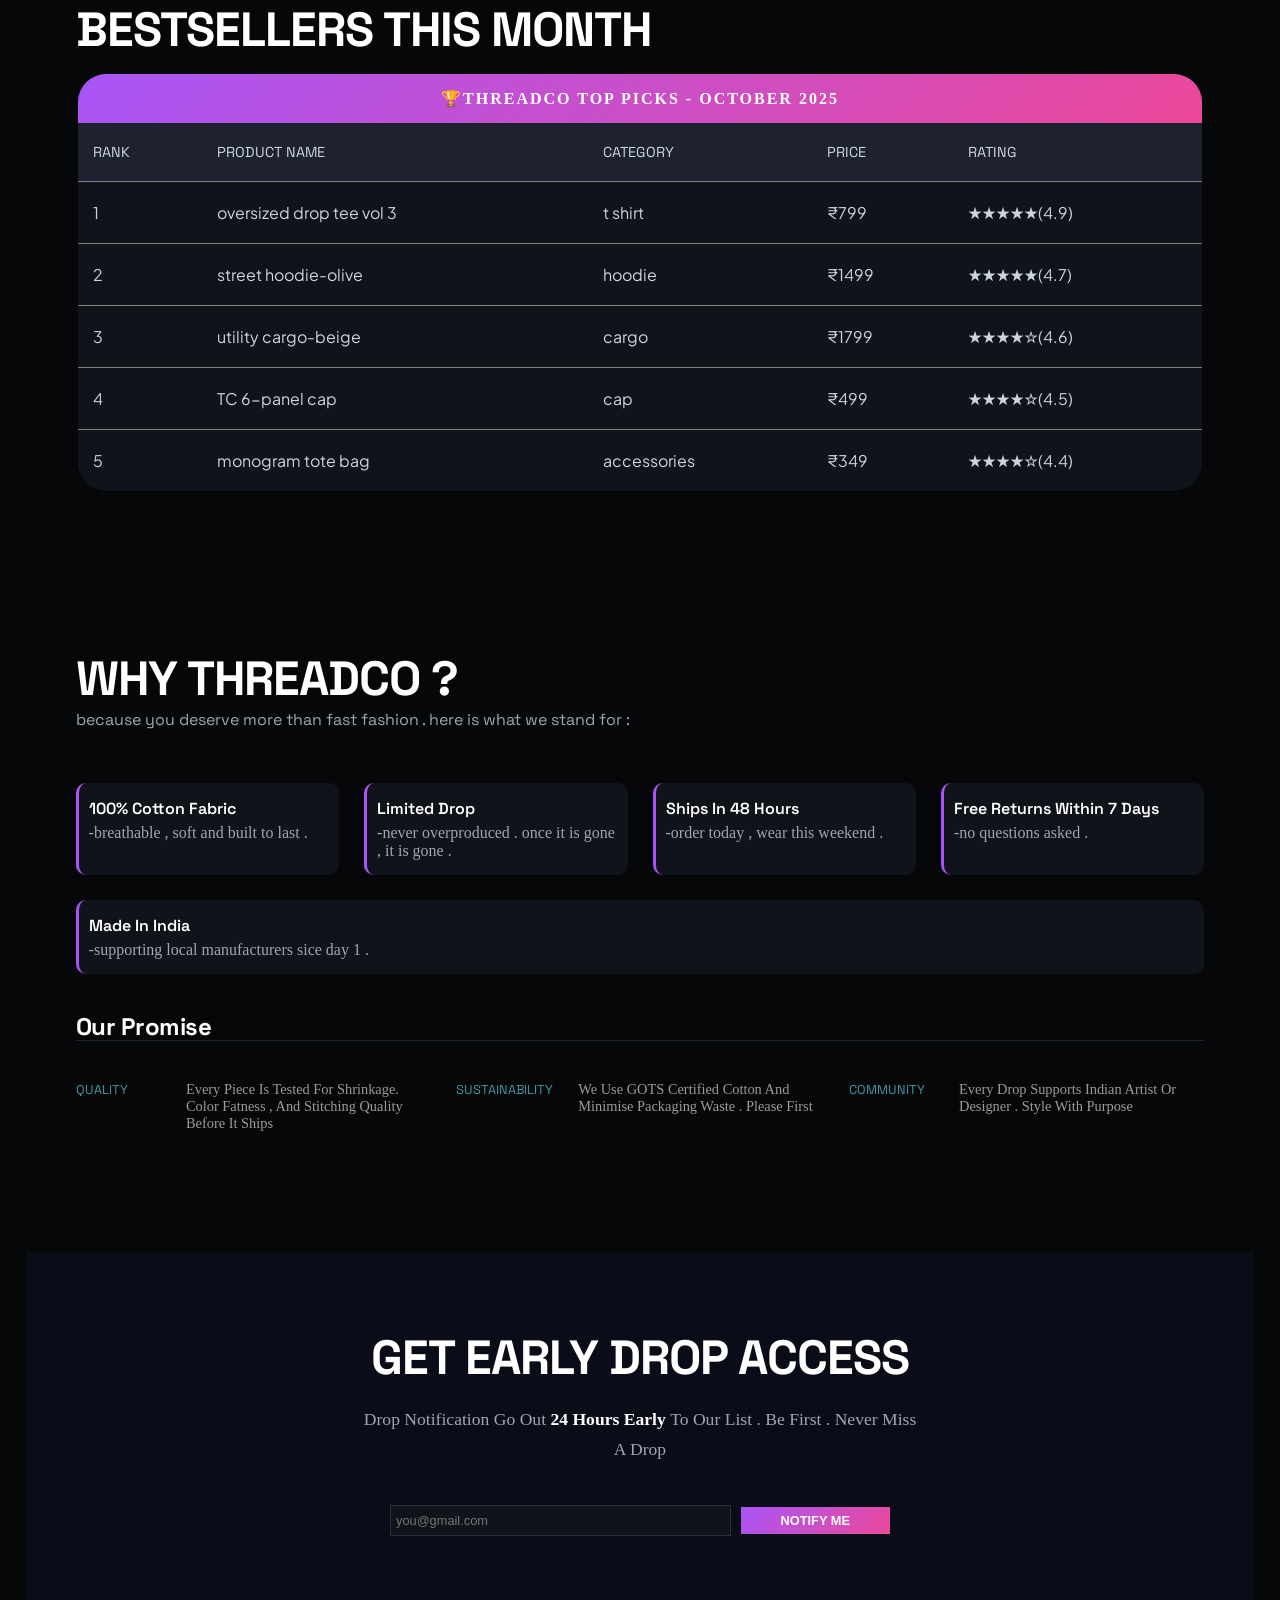
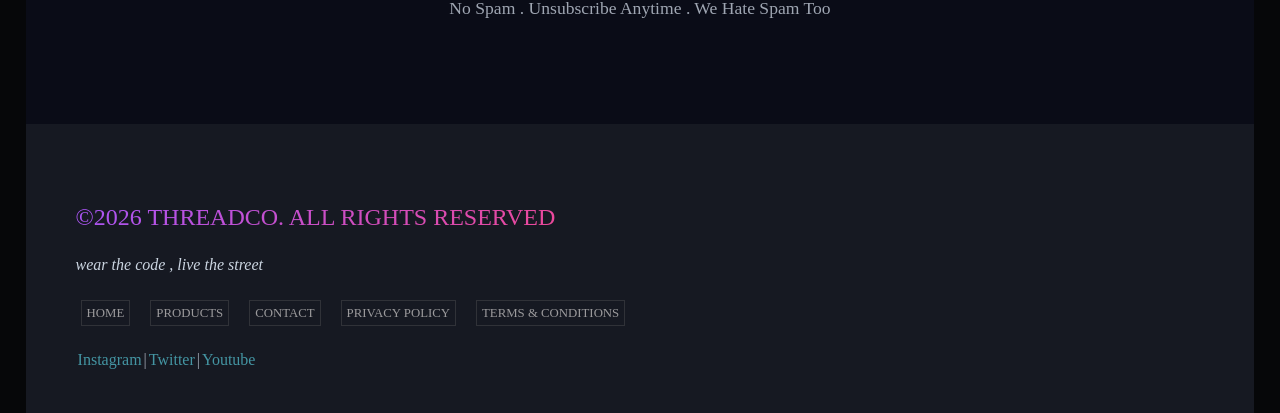
==== commit 3834031d: "v3 threadco" ====
--- a/index.html
+++ b/index.html
@@ -34,7 +34,7 @@
                 <p> we make street wear that hits different
                     - 100% cotton oversized fits , and design that actually mean something </p>
                 <div class="CTA">
-                    <a class="CTA1C" href="">shop now</a>
+                    <a class="CTA1C" href="">shop early</a>
                     <a href="">view lookbook </a>
                 </div>
             </div>
